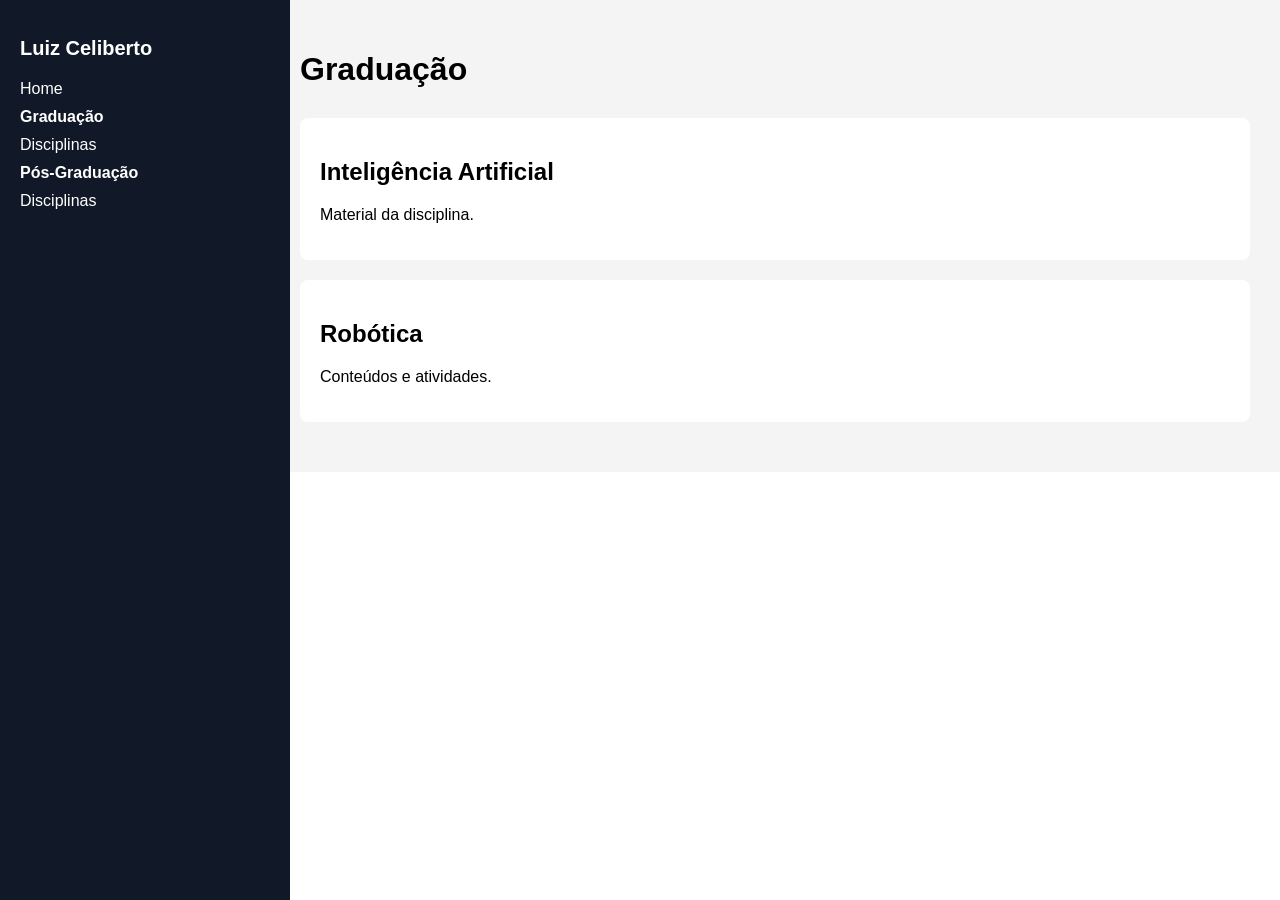
==== graduacao.html @ 4dea3d6b "Add files via upload" ====
<!DOCTYPE html>
<html lang="en">
<head>
<meta charset="UTF-8">
<title>Graduação</title>
<link rel="stylesheet" href="style.css">
</head>
<body>
<div class="sidebar">
    <h2>Luiz Celiberto</h2>
    <a href="index.html">Home</a>
    <strong>Graduação</strong>
    <a href="#">Disciplinas</a>
    <strong>Pós-Graduação</strong>
    <a href="pos.html">Disciplinas</a>
</div>
<div class="content">
<header>
    <h1>Graduação</h1>
</header>
<section>
    <h2>Inteligência Artificial</h2>
    <p>Material da disciplina.</p>
</section>
<section>
    <h2>Robótica</h2>
    <p>Conteúdos e atividades.</p>
</section>
</div>
</body>
</html>
---- style.css ----
body {
    margin: 0;
    font-family: Arial, sans-serif;
    display: flex;
}
.sidebar {
    width: 250px;
    background: #111827;
    color: white;
    height: 100vh;
    padding: 20px;
    position: fixed;
}
.sidebar h2 {
    font-size: 20px;
    margin-bottom: 20px;
}
.sidebar a {
    display: block;
    color: white;
    text-decoration: none;
    margin: 10px 0;
}
.sidebar a:hover {
    color: #60a5fa;
}
.content {
    margin-left: 270px;
    padding: 30px;
    background: #f4f4f4;
    width: 100%;
}
section {
    background: white;
    padding: 20px;
    margin-bottom: 20px;
    border-radius: 8px;
}
header {
    margin-bottom: 30px;
}
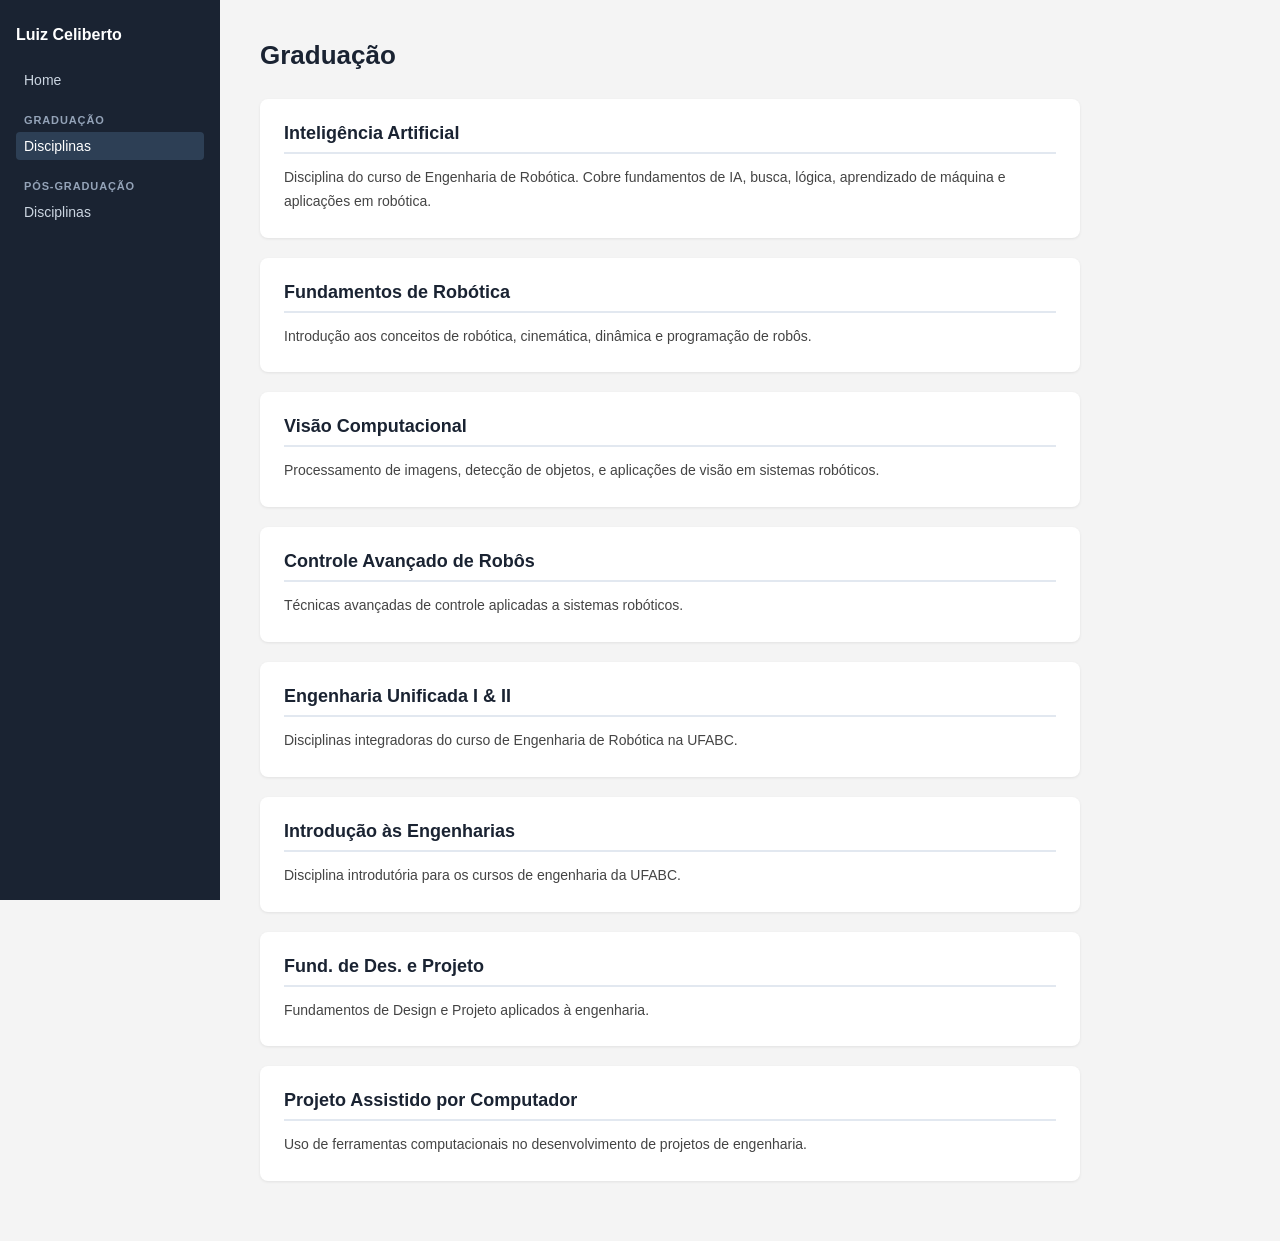
==== commit e1d4aef0: "Redesign completo baseado no Google Sites original - index.html: foto de perfil, who am I, research " ====
--- a/graduacao.html
+++ b/graduacao.html
@@ -2,30 +2,63 @@
 <html lang="en">
 <head>
 <meta charset="UTF-8">
-<title>Graduação</title>
+<meta name="viewport" content="width=device-width, initial-scale=1.0">
+<title>Graduação – Luiz Celiberto</title>
 <link rel="stylesheet" href="style.css">
 </head>
 <body>
 <div class="sidebar">
     <h2>Luiz Celiberto</h2>
     <a href="index.html">Home</a>
-    <strong>Graduação</strong>
-    <a href="#">Disciplinas</a>
-    <strong>Pós-Graduação</strong>
+    <span class="menu-label">Graduação</span>
+    <a href="graduacao.html" class="active">Disciplinas</a>
+    <span class="menu-label">Pós-Graduação</span>
     <a href="pos.html">Disciplinas</a>
 </div>
 <div class="content">
-<header>
-    <h1>Graduação</h1>
-</header>
-<section>
-    <h2>Inteligência Artificial</h2>
-    <p>Material da disciplina.</p>
-</section>
-<section>
-    <h2>Robótica</h2>
-    <p>Conteúdos e atividades.</p>
-</section>
+    <header>
+        <h1>Graduação</h1>
+    </header>
+
+    <section>
+        <h2>Inteligência Artificial</h2>
+        <p>Disciplina do curso de Engenharia de Robótica. Cobre fundamentos de IA, busca, lógica, aprendizado de máquina e aplicações em robótica.</p>
+    </section>
+
+    <section>
+        <h2>Fundamentos de Robótica</h2>
+        <p>Introdução aos conceitos de robótica, cinemática, dinâmica e programação de robôs.</p>
+    </section>
+
+    <section>
+        <h2>Visão Computacional</h2>
+        <p>Processamento de imagens, detecção de objetos, e aplicações de visão em sistemas robóticos.</p>
+    </section>
+
+    <section>
+        <h2>Controle Avançado de Robôs</h2>
+        <p>Técnicas avançadas de controle aplicadas a sistemas robóticos.</p>
+    </section>
+
+    <section>
+        <h2>Engenharia Unificada I &amp; II</h2>
+        <p>Disciplinas integradoras do curso de Engenharia de Robótica na UFABC.</p>
+    </section>
+
+    <section>
+        <h2>Introdução às Engenharias</h2>
+        <p>Disciplina introdutória para os cursos de engenharia da UFABC.</p>
+    </section>
+
+    <section>
+        <h2>Fund. de Des. e Projeto</h2>
+        <p>Fundamentos de Design e Projeto aplicados à engenharia.</p>
+    </section>
+
+    <section>
+        <h2>Projeto Assistido por Computador</h2>
+        <p>Uso de ferramentas computacionais no desenvolvimento de projetos de engenharia.</p>
+    </section>
 </div>
 </body>
 </html>
--- a/style.css
+++ b/style.css
@@ -1,41 +1,180 @@
+* {
+    box-sizing: border-box;
+    margin: 0;
+    padding: 0;
+}
+
 body {
-    margin: 0;
     font-family: Arial, sans-serif;
     display: flex;
+    background: #f4f4f4;
+    color: #333;
 }
+
+/* ── Sidebar ── */
 .sidebar {
-    width: 250px;
-    background: #111827;
+    width: 220px;
+    min-width: 220px;
+    background: #1a2332;
     color: white;
-    height: 100vh;
-    padding: 20px;
+    min-height: 100vh;
+    padding: 24px 16px;
     position: fixed;
+    top: 0;
+    left: 0;
+    bottom: 0;
+    display: flex;
+    flex-direction: column;
+    gap: 4px;
 }
+
 .sidebar h2 {
-    font-size: 20px;
-    margin-bottom: 20px;
+    font-size: 16px;
+    font-weight: bold;
+    color: #fff;
+    margin-bottom: 16px;
+    line-height: 1.4;
 }
+
 .sidebar a {
     display: block;
-    color: white;
+    color: #cbd5e1;
     text-decoration: none;
-    margin: 10px 0;
+    padding: 6px 8px;
+    border-radius: 4px;
+    font-size: 14px;
+    transition: background 0.2s, color 0.2s;
 }
-.sidebar a:hover {
-    color: #60a5fa;
+
+.sidebar a:hover,
+.sidebar a.active {
+    background: #2d3f55;
+    color: #fff;
 }
+
+.menu-label {
+    display: block;
+    color: #94a3b8;
+    font-size: 11px;
+    font-weight: bold;
+    text-transform: uppercase;
+    letter-spacing: 0.08em;
+    margin-top: 16px;
+    margin-bottom: 2px;
+    padding: 0 8px;
+}
+
+/* ── Main content ── */
 .content {
-    margin-left: 270px;
-    padding: 30px;
-    background: #f4f4f4;
+    margin-left: 220px;
+    padding: 40px;
     width: 100%;
+    max-width: 900px;
 }
+
+/* ── Profile header ── */
+.profile-header {
+    display: flex;
+    align-items: flex-start;
+    gap: 32px;
+    margin-bottom: 32px;
+}
+
+.profile-photo {
+    width: 160px;
+    height: 160px;
+    object-fit: cover;
+    border-radius: 8px;
+    flex-shrink: 0;
+    background: #ddd;
+}
+
+.profile-info h1 {
+    font-size: 28px;
+    margin-bottom: 8px;
+    color: #1a2332;
+}
+
+.profile-info p {
+    font-size: 14px;
+    color: #555;
+    margin-bottom: 4px;
+    line-height: 1.5;
+}
+
+.profile-info a {
+    color: #2563eb;
+    text-decoration: none;
+}
+
+.profile-info a:hover {
+    text-decoration: underline;
+}
+
+/* ── Social links ── */
+.social-links {
+    display: flex;
+    flex-wrap: wrap;
+    gap: 8px;
+    margin-top: 14px;
+}
+
+.social-links a {
+    display: inline-block;
+    background: #1a2332;
+    color: #fff;
+    padding: 5px 12px;
+    border-radius: 4px;
+    font-size: 12px;
+    font-weight: bold;
+    text-decoration: none;
+    transition: background 0.2s;
+}
+
+.social-links a:hover {
+    background: #2563eb;
+}
+
+/* ── Sections ── */
 section {
     background: white;
-    padding: 20px;
+    padding: 24px;
     margin-bottom: 20px;
     border-radius: 8px;
+    box-shadow: 0 1px 3px rgba(0,0,0,0.08);
 }
-header {
-    margin-bottom: 30px;
+
+section h2 {
+    font-size: 18px;
+    color: #1a2332;
+    margin-bottom: 12px;
+    padding-bottom: 8px;
+    border-bottom: 2px solid #e2e8f0;
 }
+
+section p {
+    font-size: 14px;
+    line-height: 1.7;
+    color: #444;
+}
+
+section ul {
+    padding-left: 20px;
+    font-size: 14px;
+    line-height: 2;
+    color: #444;
+}
+
+section ul li {
+    margin-bottom: 4px;
+}
+
+/* ── Simple header (non-home pages) ── */
+header:not(.profile-header) {
+    margin-bottom: 28px;
+}
+
+header:not(.profile-header) h1 {
+    font-size: 26px;
+    color: #1a2332;
+}
